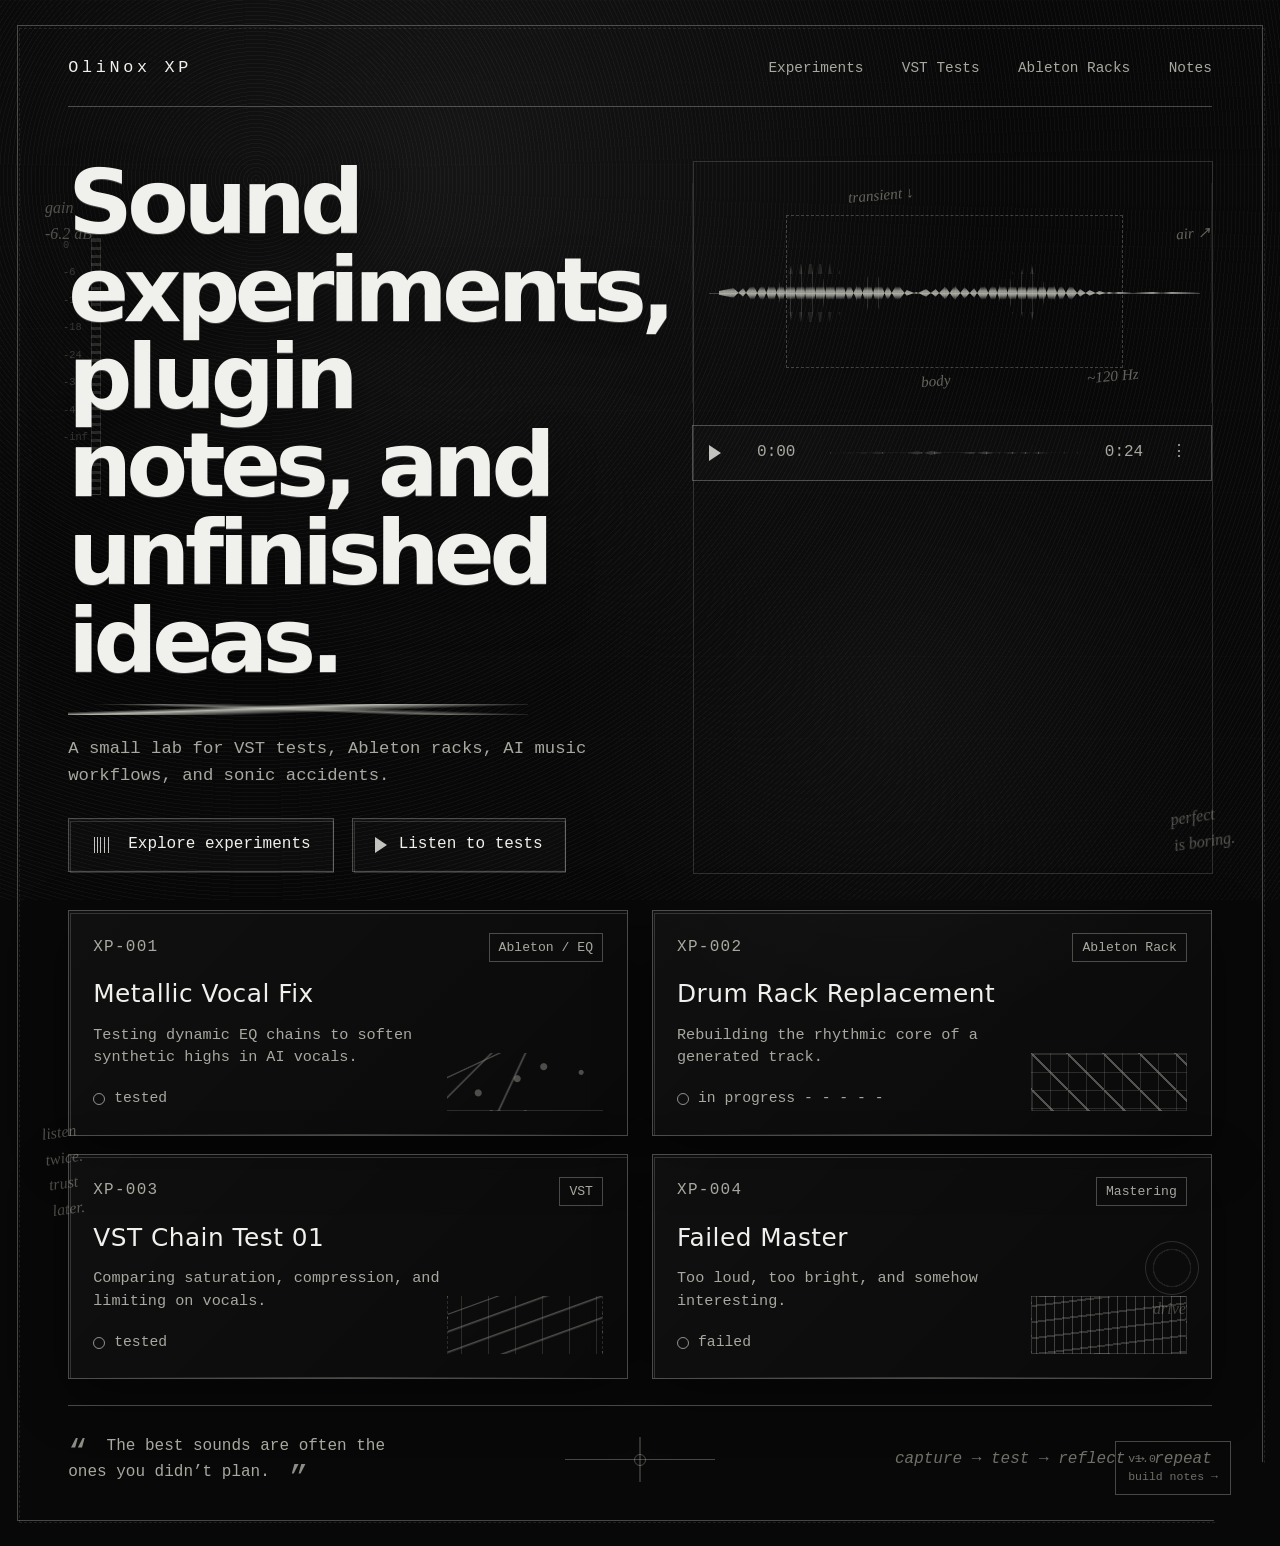
==== xp/index.html @ b5e2194e "Create xp/index.html" ====
<!DOCTYPE html>
<html lang="en">
<head>
  <meta charset="UTF-8" />
  <meta name="viewport" content="width=device-width, initial-scale=1.0" />
  <title>OliNox XP</title>
  <style>
    :root {
      --bg: #080808;
      --bg-soft: #0e0e0e;
      --panel: rgba(255, 255, 255, 0.025);
      --text: #f0f0ec;
      --muted: #a8a8a0;
      --faint: #6f6f68;
      --line: rgba(238, 238, 228, 0.58);
      --line-soft: rgba(238, 238, 228, 0.28);
      --shadow: rgba(0, 0, 0, 0.45);
      --max: 1180px;
    }

    * {
      box-sizing: border-box;
    }

    html {
      scroll-behavior: smooth;
    }

    body {
      margin: 0;
      min-height: 100vh;
      background:
        radial-gradient(circle at 35% 10%, rgba(255, 255, 255, 0.055), transparent 34%),
        radial-gradient(circle at 70% 45%, rgba(255, 255, 255, 0.035), transparent 28%),
        var(--bg);
      color: var(--text);
      font-family: Inter, ui-sans-serif, system-ui, -apple-system, BlinkMacSystemFont, "Segoe UI", sans-serif;
      line-height: 1.6;
      overflow-x: hidden;
    }

    body::before {
      content: "";
      position: fixed;
      inset: 0;
      pointer-events: none;
      background-image:
        linear-gradient(rgba(255,255,255,0.035) 1px, transparent 1px),
        linear-gradient(90deg, rgba(255,255,255,0.018) 1px, transparent 1px);
      background-size: 82px 82px, 82px 82px;
      opacity: 0.12;
      mix-blend-mode: screen;
    }

    body::after {
      content: "";
      position: fixed;
      inset: 0;
      pointer-events: none;
      opacity: 0.16;
      background-image:
        repeating-radial-gradient(circle at 20% 20%, rgba(255,255,255,0.22) 0, rgba(255,255,255,0.22) 0.8px, transparent 1.2px, transparent 4px),
        repeating-linear-gradient(7deg, rgba(255,255,255,0.035) 0, rgba(255,255,255,0.035) 1px, transparent 1px, transparent 6px);
      filter: contrast(130%);
    }

    a {
      color: inherit;
      text-decoration: none;
    }

    .page-frame {
      position: relative;
      width: min(calc(100% - 32px), 1380px);
      margin: 24px auto;
      padding: 28px clamp(18px, 4vw, 56px) 36px;
      border: 1px solid transparent;
      min-height: calc(100vh - 48px);
    }

    .page-frame::before,
    .page-frame::after {
      content: "";
      position: absolute;
      pointer-events: none;
      inset: 0;
      border: 1px solid var(--line-soft);
      clip-path: polygon(0 0, 100% 0, 100% 96%, 96% 100%, 0 100%);
    }

    .page-frame::after {
      inset: 3px -2px -2px 2px;
      opacity: 0.35;
      border-style: dashed;
    }

    .site-header {
      width: min(100%, var(--max));
      margin: 0 auto;
      display: flex;
      justify-content: space-between;
      align-items: center;
      padding: 2px 0 24px;
      border-bottom: 1px solid var(--line-soft);
      position: relative;
      z-index: 1;
    }

    .logo {
      font-family: "Courier New", ui-monospace, SFMono-Regular, Menlo, monospace;
      letter-spacing: 0.22em;
      font-size: 1.05rem;
      color: var(--text);
    }

    .nav {
      display: flex;
      gap: clamp(18px, 3vw, 42px);
      color: var(--muted);
      font-family: "Courier New", ui-monospace, monospace;
      font-size: 0.9rem;
    }

    .nav a {
      position: relative;
    }

    .nav a::after {
      content: "";
      position: absolute;
      left: 0;
      right: 0;
      bottom: -8px;
      height: 1px;
      background: var(--line);
      transform: scaleX(0);
      transform-origin: left;
      transition: transform 180ms ease;
    }

    .nav a:hover::after {
      transform: scaleX(1);
    }

    .layout {
      width: min(100%, var(--max));
      margin: 52px auto 0;
      display: grid;
      grid-template-columns: minmax(0, 1fr) minmax(360px, 0.95fr);
      gap: clamp(34px, 6vw, 78px);
      position: relative;
      z-index: 1;
    }

    .hero h1 {
      margin: 0;
      font-size: clamp(3rem, 7vw, 5.95rem);
      line-height: 0.98;
      letter-spacing: -0.06em;
      max-width: 700px;
      text-wrap: balance;
      text-shadow: 0 1px 0 rgba(255,255,255,0.24), 0 20px 40px rgba(0,0,0,0.5);
    }

    .sketch-underline {
      width: min(520px, 84%);
      height: 11px;
      margin: 18px 0 20px;
      background:
        linear-gradient(178deg, transparent 30%, rgba(238,238,228,0.75) 42%, transparent 64%),
        linear-gradient(182deg, transparent 36%, rgba(238,238,228,0.43) 49%, transparent 58%);
      filter: blur(0.15px);
    }

    .hero p {
      margin: 0;
      max-width: 560px;
      color: var(--muted);
      font-family: "Courier New", ui-monospace, monospace;
      font-size: clamp(1rem, 1.35vw, 1.2rem);
    }

    .actions {
      margin-top: 28px;
      display: flex;
      gap: 18px;
      flex-wrap: wrap;
    }

    .btn {
      display: inline-flex;
      align-items: center;
      gap: 12px;
      min-height: 54px;
      padding: 0 22px;
      color: var(--text);
      border: 1px solid var(--line-soft);
      font-family: "Courier New", ui-monospace, monospace;
      background: rgba(255,255,255,0.018);
      box-shadow: inset 0 0 0 1px rgba(255,255,255,0.04);
      position: relative;
      transition: background 180ms ease, transform 180ms ease;
    }

    .btn:hover {
      background: rgba(255,255,255,0.06);
      transform: translateY(-1px);
    }

    .icon-wave {
      width: 25px;
      height: 16px;
      background:
        linear-gradient(90deg, transparent 0 12%, var(--text) 12% 16%, transparent 16% 24%, var(--text) 24% 28%, transparent 28% 38%, var(--text) 38% 42%, transparent 42% 54%, var(--text) 54% 58%, transparent 58% 70%, var(--text) 70% 74%, transparent 74% 100%);
      opacity: 0.8;
    }

    .icon-play {
      width: 0;
      height: 0;
      border-top: 8px solid transparent;
      border-bottom: 8px solid transparent;
      border-left: 12px solid var(--text);
      opacity: 0.8;
    }

    .hero-visual {
      position: relative;
      min-height: 310px;
      padding-top: 24px;
    }

    .wave-panel {
      position: relative;
      height: 220px;
      border-left: 1px solid rgba(238,238,228,0.08);
      border-right: 1px solid rgba(238,238,228,0.08);
    }

    .wave {
      position: absolute;
      left: 5%;
      right: 2%;
      top: 50%;
      height: 96px;
      transform: translateY(-50%);
      opacity: 0.74;
      background:
        repeating-linear-gradient(90deg,
          transparent 0 5px,
          rgba(238,238,228,0.2) 5px 6px,
          transparent 6px 11px),
        linear-gradient(180deg,
          transparent 0 20%,
          rgba(238,238,228,0.14) 20% 30%,
          transparent 30% 43%,
          rgba(238,238,228,0.84) 48% 52%,
          transparent 57% 70%,
          rgba(238,238,228,0.12) 70% 80%,
          transparent 80% 100%);
      clip-path: polygon(
        0 48%, 3% 45%, 5% 54%, 7% 40%, 9% 61%, 11% 34%, 13% 66%,
        15% 21%, 17% 82%, 19% 10%, 21% 88%, 23% 18%, 25% 74%,
        27% 38%, 29% 63%, 31% 31%, 33% 68%, 35% 42%, 37% 60%,
        39% 47%, 41% 51%, 43% 46%, 45% 54%, 47% 43%, 49% 58%,
        51% 44%, 53% 55%, 55% 39%, 57% 63%, 59% 30%, 61% 73%,
        63% 24%, 65% 79%, 67% 32%, 69% 66%, 71% 40%, 73% 59%,
        75% 46%, 77% 53%, 79% 48%, 81% 51%, 83% 49%, 86% 50%,
        90% 49%, 94% 51%, 100% 50%, 100% 50%, 94% 49%, 90% 51%,
        86% 50%, 83% 51%, 81% 49%, 79% 52%, 77% 47%, 75% 54%,
        73% 41%, 71% 60%, 69% 34%, 67% 68%, 65% 21%, 63% 76%,
        61% 27%, 59% 70%, 57% 37%, 55% 61%, 53% 45%, 51% 56%,
        49% 42%, 47% 57%, 45% 46%, 43% 54%, 41% 49%, 39% 53%,
        37% 40%, 35% 58%, 33% 32%, 31% 69%, 29% 37%, 27% 62%,
        25% 26%, 23% 82%, 21% 12%, 19% 90%, 17% 18%, 15% 79%,
        13% 33%, 11% 65%, 9% 39%, 7% 60%, 5% 45%, 3% 55%, 0 52%
      );
    }

    .wave-axis {
      position: absolute;
      left: 3%;
      right: 2%;
      top: 50%;
      height: 1px;
      background: var(--line-soft);
      opacity: 0.8;
    }

    .guide {
      position: absolute;
      inset: 32px 17% 35px 18%;
      border: 1px dashed rgba(238,238,228,0.24);
    }

    .scribble {
      position: absolute;
      color: var(--faint);
      font-family: "Comic Sans MS", "Bradley Hand", cursive;
      font-style: italic;
      font-size: 0.95rem;
      transform: rotate(-5deg);
      opacity: 0.9;
    }

    .scribble.transient { top: 0; left: 30%; }
    .scribble.air { top: 38px; right: 0; }
    .scribble.body { bottom: 10px; left: 44%; }
    .scribble.hz { bottom: 15px; right: 14%; }

    .audio-strip {
      margin-top: 22px;
      min-height: 56px;
      border: 1px solid var(--line-soft);
      display: grid;
      grid-template-columns: 36px 54px 1fr 54px 24px;
      align-items: center;
      gap: 12px;
      padding: 0 16px;
      font-family: "Courier New", ui-monospace, monospace;
      color: var(--muted);
      background: rgba(255,255,255,0.016);
    }

    .tiny-wave {
      height: 16px;
      opacity: 0.55;
      background:
        linear-gradient(90deg, transparent, rgba(238,238,228,0.4), transparent),
        repeating-linear-gradient(90deg, transparent 0 7px, rgba(238,238,228,0.45) 7px 8px, transparent 8px 13px);
      clip-path: polygon(0 50%, 5% 44%, 10% 55%, 15% 43%, 20% 59%, 25% 47%, 30% 52%, 35% 40%, 40% 62%, 45% 49%, 50% 51%, 55% 44%, 60% 58%, 65% 48%, 70% 55%, 75% 45%, 80% 57%, 85% 49%, 90% 52%, 95% 48%, 100% 50%, 100% 51%, 95% 52%, 90% 48%, 85% 51%, 80% 43%, 75% 55%, 70% 45%, 65% 52%, 60% 42%, 55% 56%, 50% 49%, 45% 51%, 40% 38%, 35% 60%, 30% 48%, 25% 53%, 20% 41%, 15% 57%, 10% 45%, 5% 56%, 0 50%);
    }

    .experiments {
      width: min(100%, var(--max));
      margin: 38px auto 0;
      display: grid;
      grid-template-columns: repeat(2, minmax(0, 1fr));
      gap: 18px 24px;
      position: relative;
      z-index: 1;
    }

    .card {
      min-height: 190px;
      position: relative;
      padding: 22px 24px;
      border: 1px solid var(--line-soft);
      background: linear-gradient(135deg, rgba(255,255,255,0.035), rgba(255,255,255,0.01));
      box-shadow: 0 18px 50px var(--shadow);
      overflow: hidden;
    }

    .card::before,
    .btn::before,
    .audio-strip::before {
      content: "";
      position: absolute;
      inset: 2px -1px -2px 1px;
      border: 1px solid rgba(238,238,228,0.16);
      pointer-events: none;
    }

    .card::after {
      content: "";
      position: absolute;
      left: 24px;
      right: 24px;
      bottom: 0;
      height: 1px;
      background: linear-gradient(90deg, transparent, rgba(238,238,228,0.22), transparent);
    }

    .card-top {
      display: flex;
      justify-content: space-between;
      gap: 12px;
      align-items: center;
      margin-bottom: 12px;
    }

    .xp-id,
    .tag,
    .status,
    .footer-line,
    .version-box {
      font-family: "Courier New", ui-monospace, monospace;
    }

    .xp-id {
      color: var(--muted);
      letter-spacing: 0.08em;
    }

    .tag {
      color: var(--muted);
      border: 1px solid var(--line-soft);
      padding: 3px 9px;
      font-size: 0.82rem;
    }

    .card h2 {
      margin: 0 0 10px;
      font-weight: 500;
      letter-spacing: 0.02em;
      font-size: clamp(1.25rem, 2vw, 1.55rem);
    }

    .card p {
      margin: 0;
      max-width: 390px;
      color: var(--muted);
      font-family: "Courier New", ui-monospace, monospace;
      font-size: 0.95rem;
      line-height: 1.5;
    }

    .status {
      margin-top: 18px;
      display: inline-flex;
      align-items: center;
      gap: 9px;
      color: var(--muted);
      font-size: 0.92rem;
    }

    .status::before {
      content: "";
      width: 10px;
      height: 10px;
      border: 1px solid var(--line);
      border-radius: 50%;
    }

    .card-sketch {
      position: absolute;
      right: 24px;
      bottom: 24px;
      width: 156px;
      height: 58px;
      opacity: 0.5;
    }

    .eq-sketch {
      background:
        radial-gradient(circle at 20% 70%, var(--line) 0 3px, transparent 4px),
        radial-gradient(circle at 45% 45%, var(--line) 0 3px, transparent 4px),
        radial-gradient(circle at 62% 24%, var(--line) 0 3px, transparent 4px),
        radial-gradient(circle at 86% 34%, var(--line) 0 2px, transparent 3px),
        linear-gradient(155deg, transparent 7%, transparent 18%, var(--line) 19%, transparent 20%),
        linear-gradient(135deg, transparent 20%, var(--line) 21%, transparent 22%),
        linear-gradient(115deg, transparent 42%, var(--line) 43%, transparent 44%);
      border-bottom: 1px solid var(--line-soft);
    }

    .grid-sketch {
      background-image:
        linear-gradient(var(--line-soft) 1px, transparent 1px),
        linear-gradient(90deg, var(--line-soft) 1px, transparent 1px),
        linear-gradient(45deg, transparent 0 48%, rgba(238,238,228,0.62) 48% 52%, transparent 52% 100%);
      background-size: 18px 18px, 18px 18px, 36px 36px;
      border: 1px solid var(--line-soft);
    }

    .chain-sketch,
    .master-sketch {
      background:
        repeating-linear-gradient(90deg, transparent 0 13px, var(--line-soft) 13px 14px, transparent 14px 27px),
        linear-gradient(160deg, transparent 0 15%, var(--line) 16%, transparent 17% 30%, var(--line) 31%, transparent 33% 48%, var(--line) 49%, transparent 51% 67%, var(--line) 68%, transparent 70% 100%);
      border-left: 1px dashed var(--line-soft);
      border-right: 1px dashed var(--line-soft);
    }

    .master-sketch {
      opacity: 0.65;
      background:
        repeating-linear-gradient(90deg, transparent 0 4px, rgba(238,238,228,0.35) 4px 5px, transparent 5px 9px),
        repeating-linear-gradient(173deg, transparent 0 8px, rgba(238,238,228,0.28) 8px 10px, transparent 10px 16px);
      border: 1px solid var(--line-soft);
    }

    .margin-note {
      position: absolute;
      color: var(--faint);
      font-family: "Comic Sans MS", "Bradley Hand", cursive;
      font-style: italic;
      z-index: 1;
      opacity: 0.75;
      display: none;
    }

    .note-left {
      left: 28px;
      top: 170px;
    }

    .note-lower-left {
      left: 30px;
      bottom: 300px;
      transform: rotate(-8deg);
    }

    .note-right {
      right: 30px;
      top: 52%;
      transform: rotate(-8deg);
    }

    .level-meter {
      position: absolute;
      left: 46px;
      top: 205px;
      width: 38px;
      height: 278px;
      z-index: 1;
      opacity: 0.5;
      display: none;
    }

    .level-meter::before {
      content: "0\A-6\A-12\A-18\A-24\A-36\A-48\A-inf";
      white-space: pre;
      color: var(--faint);
      font-family: "Courier New", ui-monospace, monospace;
      font-size: 0.65rem;
      line-height: 2.35;
    }

    .level-meter::after {
      content: "";
      position: absolute;
      top: 8px;
      right: 0;
      width: 8px;
      height: 255px;
      border: 1px solid var(--line-soft);
      background: repeating-linear-gradient(180deg, rgba(238,238,228,0.32) 0 3px, transparent 3px 8px);
    }

    .footer {
      width: min(100%, var(--max));
      margin: 26px auto 0;
      padding-top: 28px;
      border-top: 1px solid var(--line-soft);
      display: grid;
      grid-template-columns: 1fr auto 1fr;
      gap: 24px;
      align-items: center;
      color: var(--muted);
      position: relative;
      z-index: 1;
    }

    .quote {
      font-family: "Courier New", ui-monospace, monospace;
      max-width: 360px;
    }

    .quote::before,
    .quote::after {
      color: var(--line);
      font-size: 2rem;
      line-height: 0;
      vertical-align: -0.35em;
    }

    .quote::before { content: "“ "; }
    .quote::after { content: " ”"; }

    .crosshair {
      width: 150px;
      height: 45px;
      background:
        linear-gradient(90deg, transparent 0, transparent 49%, var(--line-soft) 50%, transparent 51%, transparent 100%),
        linear-gradient(180deg, transparent 0, transparent 49%, var(--line-soft) 50%, transparent 51%, transparent 100%);
      position: relative;
    }

    .crosshair::after {
      content: "";
      position: absolute;
      left: 50%;
      top: 50%;
      width: 10px;
      height: 10px;
      border: 1px solid var(--line-soft);
      border-radius: 50%;
      transform: translate(-50%, -50%);
    }

    .footer-line {
      justify-self: end;
      font-style: italic;
      color: var(--faint);
    }

    .knob {
      position: absolute;
      right: 48px;
      bottom: 210px;
      width: 86px;
      height: 86px;
      opacity: 0.55;
      display: none;
    }

    .knob::before {
      content: "";
      position: absolute;
      inset: 16px;
      border: 1px solid var(--line-soft);
      border-radius: 50%;
      background: radial-gradient(circle, transparent 0 48%, rgba(238,238,228,0.18) 49% 52%, transparent 53%);
    }

    .knob::after {
      content: "drive";
      position: absolute;
      left: 24px;
      bottom: -10px;
      color: var(--faint);
      font-family: "Comic Sans MS", "Bradley Hand", cursive;
      font-style: italic;
    }

    .version-box {
      position: absolute;
      right: 32px;
      bottom: 26px;
      border: 1px solid var(--line-soft);
      color: var(--faint);
      padding: 8px 12px;
      font-size: 0.72rem;
      display: none;
    }

    @media (min-width: 1260px) {
      .margin-note,
      .level-meter,
      .knob,
      .version-box {
        display: block;
      }
    }

    @media (max-width: 900px) {
      .site-header {
        align-items: flex-start;
        gap: 18px;
        flex-direction: column;
      }

      .nav {
        flex-wrap: wrap;
        gap: 14px 24px;
      }

      .layout {
        grid-template-columns: 1fr;
        margin-top: 42px;
      }

      .hero-visual {
        min-height: 260px;
      }

      .experiments {
        grid-template-columns: 1fr;
      }

      .footer {
        grid-template-columns: 1fr;
      }

      .crosshair {
        display: none;
      }

      .footer-line {
        justify-self: start;
      }
    }

    @media (max-width: 540px) {
      .page-frame {
        width: min(calc(100% - 16px), 1380px);
        margin: 8px auto;
        padding: 22px 14px 28px;
      }

      .hero h1 {
        font-size: clamp(2.7rem, 17vw, 4rem);
      }

      .actions {
        flex-direction: column;
      }

      .btn {
        justify-content: center;
      }

      .audio-strip {
        grid-template-columns: 28px 42px 1fr 42px;
      }

      .audio-strip span:last-child {
        display: none;
      }

      .card {
        padding: 20px;
      }

      .card-sketch {
        position: relative;
        right: auto;
        bottom: auto;
        margin-top: 18px;
        width: 100%;
      }
    }
  </style>
</head>
<body>
  <div class="page-frame">
    <div class="margin-note note-left">gain<br>-6.2 dB</div>
    <div class="level-meter"></div>
    <div class="margin-note note-lower-left">listen<br>twice.<br>trust<br>later.</div>
    <div class="margin-note note-right">perfect<br>is boring.</div>
    <div class="knob"></div>
    <div class="version-box">v1.0<br>build notes →</div>

    <header class="site-header">
      <a class="logo" href="#">OliNox XP</a>
      <nav class="nav" aria-label="Main navigation">
        <a href="#experiments">Experiments</a>
        <a href="#vst">VST Tests</a>
        <a href="#racks">Ableton Racks</a>
        <a href="#notes">Notes</a>
      </nav>
    </header>

    <main>
      <section class="layout" aria-labelledby="hero-title">
        <div class="hero">
          <h1 id="hero-title">Sound experiments, plugin notes, and unfinished ideas.</h1>
          <div class="sketch-underline" aria-hidden="true"></div>
          <p>A small lab for VST tests, Ableton racks, AI music workflows, and sonic accidents.</p>
          <div class="actions">
            <a class="btn" href="#experiments"><span class="icon-wave" aria-hidden="true"></span>Explore experiments</a>
            <a class="btn" href="#listen"><span class="icon-play" aria-hidden="true"></span>Listen to tests</a>
          </div>
        </div>

        <div class="hero-visual" id="listen" aria-label="Audio experiment preview">
          <div class="wave-panel">
            <div class="guide" aria-hidden="true"></div>
            <div class="wave-axis" aria-hidden="true"></div>
            <div class="wave" aria-hidden="true"></div>
            <div class="scribble transient">transient ↓</div>
            <div class="scribble air">air ↗</div>
            <div class="scribble body">body</div>
            <div class="scribble hz">~120 Hz</div>
          </div>

          <div class="audio-strip">
            <span class="icon-play" aria-hidden="true"></span>
            <span>0:00</span>
            <span class="tiny-wave" aria-hidden="true"></span>
            <span>0:24</span>
            <span>⋮</span>
          </div>
        </div>
      </section>

      <section class="experiments" id="experiments" aria-label="Experiment cards">
        <article class="card">
          <div class="card-top">
            <span class="xp-id">XP-001</span>
            <span class="tag">Ableton / EQ</span>
          </div>
          <h2>Metallic Vocal Fix</h2>
          <p>Testing dynamic EQ chains to soften synthetic highs in AI vocals.</p>
          <span class="status">tested</span>
          <div class="card-sketch eq-sketch" aria-hidden="true"></div>
        </article>

        <article class="card" id="racks">
          <div class="card-top">
            <span class="xp-id">XP-002</span>
            <span class="tag">Ableton Rack</span>
          </div>
          <h2>Drum Rack Replacement</h2>
          <p>Rebuilding the rhythmic core of a generated track.</p>
          <span class="status">in progress - - - - -</span>
          <div class="card-sketch grid-sketch" aria-hidden="true"></div>
        </article>

        <article class="card" id="vst">
          <div class="card-top">
            <span class="xp-id">XP-003</span>
            <span class="tag">VST</span>
          </div>
          <h2>VST Chain Test 01</h2>
          <p>Comparing saturation, compression, and limiting on vocals.</p>
          <span class="status">tested</span>
          <div class="card-sketch chain-sketch" aria-hidden="true"></div>
        </article>

        <article class="card">
          <div class="card-top">
            <span class="xp-id">XP-004</span>
            <span class="tag">Mastering</span>
          </div>
          <h2>Failed Master</h2>
          <p>Too loud, too bright, and somehow interesting.</p>
          <span class="status">failed</span>
          <div class="card-sketch master-sketch" aria-hidden="true"></div>
        </article>
      </section>
    </main>

    <footer class="footer" id="notes">
      <div class="quote">The best sounds are often the ones you didn’t plan.</div>
      <div class="crosshair" aria-hidden="true"></div>
      <div class="footer-line">capture → test → reflect → repeat</div>
    </footer>
  </div>
</body>
</html>
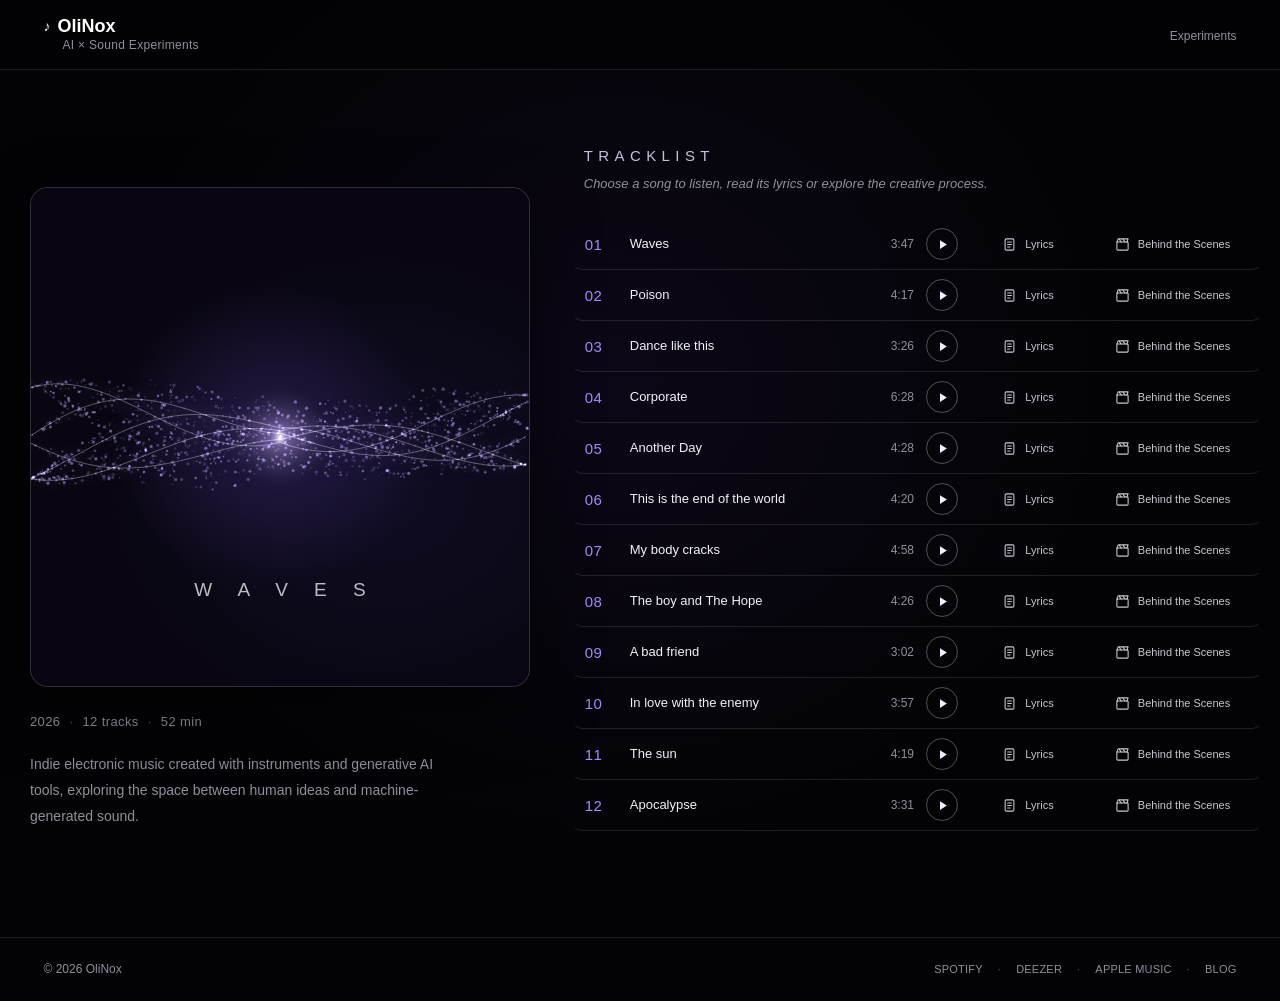
==== commit 8dbf0945: "Add files via upload" ====
--- a/xp/index.html
+++ b/xp/index.html
@@ -1,830 +1,108 @@
 <!DOCTYPE html>
 <html lang="en">
 <head>
-  <meta charset="UTF-8" />
-  <meta name="viewport" content="width=device-width, initial-scale=1.0" />
-  <title>OliNox XP</title>
-  <style>
-    :root {
-      --bg: #080808;
-      --bg-soft: #0e0e0e;
-      --panel: rgba(255, 255, 255, 0.025);
-      --text: #f0f0ec;
-      --muted: #a8a8a0;
-      --faint: #6f6f68;
-      --line: rgba(238, 238, 228, 0.58);
-      --line-soft: rgba(238, 238, 228, 0.28);
-      --shadow: rgba(0, 0, 0, 0.45);
-      --max: 1180px;
+  <meta charset="UTF-8">
+  <meta name="viewport" content="width=device-width, initial-scale=1">
+  <meta name="theme-color" content="#030305">
+  <title>OliNox — WAVES | AI × Sound Experiments</title>
+  <meta name="description" content="WAVES by OliNox: listen to 12 electronic tracks, explore the lyrics and discover the creative process behind each song.">
+  <meta name="author" content="OliNox">
+  <meta name="robots" content="index, follow">
+  <link rel="canonical" href="https://olinox.ai/">
+  <meta property="og:type" content="music.album">
+  <meta property="og:title" content="OliNox — WAVES">
+  <meta property="og:description" content="Electronic music, instruments and generative AI. Listen, read the lyrics and discover the process.">
+  <meta property="og:image" content="https://olinox.ai/webalbum.jpg">
+  <meta property="og:url" content="https://olinox.ai/">
+  <meta name="twitter:card" content="summary_large_image">
+  <link rel="icon" type="image/png" href="favicon.png">
+  <link rel="stylesheet" href="styles.css">
+  <script type="application/ld+json">
+    {
+      "@context": "https://schema.org",
+      "@type": "MusicAlbum",
+      "name": "WAVES",
+      "url": "https://olinox.ai/",
+      "image": "https://olinox.ai/webalbum.jpg",
+      "byArtist": {"@type": "MusicGroup", "name": "OliNox"},
+      "genre": ["Electronic", "Experimental"],
+      "numTracks": 12
     }
-
-    * {
-      box-sizing: border-box;
-    }
-
-    html {
-      scroll-behavior: smooth;
-    }
-
-    body {
-      margin: 0;
-      min-height: 100vh;
-      background:
-        radial-gradient(circle at 35% 10%, rgba(255, 255, 255, 0.055), transparent 34%),
-        radial-gradient(circle at 70% 45%, rgba(255, 255, 255, 0.035), transparent 28%),
-        var(--bg);
-      color: var(--text);
-      font-family: Inter, ui-sans-serif, system-ui, -apple-system, BlinkMacSystemFont, "Segoe UI", sans-serif;
-      line-height: 1.6;
-      overflow-x: hidden;
-    }
-
-    body::before {
-      content: "";
-      position: fixed;
-      inset: 0;
-      pointer-events: none;
-      background-image:
-        linear-gradient(rgba(255,255,255,0.035) 1px, transparent 1px),
-        linear-gradient(90deg, rgba(255,255,255,0.018) 1px, transparent 1px);
-      background-size: 82px 82px, 82px 82px;
-      opacity: 0.12;
-      mix-blend-mode: screen;
-    }
-
-    body::after {
-      content: "";
-      position: fixed;
-      inset: 0;
-      pointer-events: none;
-      opacity: 0.16;
-      background-image:
-        repeating-radial-gradient(circle at 20% 20%, rgba(255,255,255,0.22) 0, rgba(255,255,255,0.22) 0.8px, transparent 1.2px, transparent 4px),
-        repeating-linear-gradient(7deg, rgba(255,255,255,0.035) 0, rgba(255,255,255,0.035) 1px, transparent 1px, transparent 6px);
-      filter: contrast(130%);
-    }
-
-    a {
-      color: inherit;
-      text-decoration: none;
-    }
-
-    .page-frame {
-      position: relative;
-      width: min(calc(100% - 32px), 1380px);
-      margin: 24px auto;
-      padding: 28px clamp(18px, 4vw, 56px) 36px;
-      border: 1px solid transparent;
-      min-height: calc(100vh - 48px);
-    }
-
-    .page-frame::before,
-    .page-frame::after {
-      content: "";
-      position: absolute;
-      pointer-events: none;
-      inset: 0;
-      border: 1px solid var(--line-soft);
-      clip-path: polygon(0 0, 100% 0, 100% 96%, 96% 100%, 0 100%);
-    }
-
-    .page-frame::after {
-      inset: 3px -2px -2px 2px;
-      opacity: 0.35;
-      border-style: dashed;
-    }
-
-    .site-header {
-      width: min(100%, var(--max));
-      margin: 0 auto;
-      display: flex;
-      justify-content: space-between;
-      align-items: center;
-      padding: 2px 0 24px;
-      border-bottom: 1px solid var(--line-soft);
-      position: relative;
-      z-index: 1;
-    }
-
-    .logo {
-      font-family: "Courier New", ui-monospace, SFMono-Regular, Menlo, monospace;
-      letter-spacing: 0.22em;
-      font-size: 1.05rem;
-      color: var(--text);
-    }
-
-    .nav {
-      display: flex;
-      gap: clamp(18px, 3vw, 42px);
-      color: var(--muted);
-      font-family: "Courier New", ui-monospace, monospace;
-      font-size: 0.9rem;
-    }
-
-    .nav a {
-      position: relative;
-    }
-
-    .nav a::after {
-      content: "";
-      position: absolute;
-      left: 0;
-      right: 0;
-      bottom: -8px;
-      height: 1px;
-      background: var(--line);
-      transform: scaleX(0);
-      transform-origin: left;
-      transition: transform 180ms ease;
-    }
-
-    .nav a:hover::after {
-      transform: scaleX(1);
-    }
-
-    .layout {
-      width: min(100%, var(--max));
-      margin: 52px auto 0;
-      display: grid;
-      grid-template-columns: minmax(0, 1fr) minmax(360px, 0.95fr);
-      gap: clamp(34px, 6vw, 78px);
-      position: relative;
-      z-index: 1;
-    }
-
-    .hero h1 {
-      margin: 0;
-      font-size: clamp(3rem, 7vw, 5.95rem);
-      line-height: 0.98;
-      letter-spacing: -0.06em;
-      max-width: 700px;
-      text-wrap: balance;
-      text-shadow: 0 1px 0 rgba(255,255,255,0.24), 0 20px 40px rgba(0,0,0,0.5);
-    }
-
-    .sketch-underline {
-      width: min(520px, 84%);
-      height: 11px;
-      margin: 18px 0 20px;
-      background:
-        linear-gradient(178deg, transparent 30%, rgba(238,238,228,0.75) 42%, transparent 64%),
-        linear-gradient(182deg, transparent 36%, rgba(238,238,228,0.43) 49%, transparent 58%);
-      filter: blur(0.15px);
-    }
-
-    .hero p {
-      margin: 0;
-      max-width: 560px;
-      color: var(--muted);
-      font-family: "Courier New", ui-monospace, monospace;
-      font-size: clamp(1rem, 1.35vw, 1.2rem);
-    }
-
-    .actions {
-      margin-top: 28px;
-      display: flex;
-      gap: 18px;
-      flex-wrap: wrap;
-    }
-
-    .btn {
-      display: inline-flex;
-      align-items: center;
-      gap: 12px;
-      min-height: 54px;
-      padding: 0 22px;
-      color: var(--text);
-      border: 1px solid var(--line-soft);
-      font-family: "Courier New", ui-monospace, monospace;
-      background: rgba(255,255,255,0.018);
-      box-shadow: inset 0 0 0 1px rgba(255,255,255,0.04);
-      position: relative;
-      transition: background 180ms ease, transform 180ms ease;
-    }
-
-    .btn:hover {
-      background: rgba(255,255,255,0.06);
-      transform: translateY(-1px);
-    }
-
-    .icon-wave {
-      width: 25px;
-      height: 16px;
-      background:
-        linear-gradient(90deg, transparent 0 12%, var(--text) 12% 16%, transparent 16% 24%, var(--text) 24% 28%, transparent 28% 38%, var(--text) 38% 42%, transparent 42% 54%, var(--text) 54% 58%, transparent 58% 70%, var(--text) 70% 74%, transparent 74% 100%);
-      opacity: 0.8;
-    }
-
-    .icon-play {
-      width: 0;
-      height: 0;
-      border-top: 8px solid transparent;
-      border-bottom: 8px solid transparent;
-      border-left: 12px solid var(--text);
-      opacity: 0.8;
-    }
-
-    .hero-visual {
-      position: relative;
-      min-height: 310px;
-      padding-top: 24px;
-    }
-
-    .wave-panel {
-      position: relative;
-      height: 220px;
-      border-left: 1px solid rgba(238,238,228,0.08);
-      border-right: 1px solid rgba(238,238,228,0.08);
-    }
-
-    .wave {
-      position: absolute;
-      left: 5%;
-      right: 2%;
-      top: 50%;
-      height: 96px;
-      transform: translateY(-50%);
-      opacity: 0.74;
-      background:
-        repeating-linear-gradient(90deg,
-          transparent 0 5px,
-          rgba(238,238,228,0.2) 5px 6px,
-          transparent 6px 11px),
-        linear-gradient(180deg,
-          transparent 0 20%,
-          rgba(238,238,228,0.14) 20% 30%,
-          transparent 30% 43%,
-          rgba(238,238,228,0.84) 48% 52%,
-          transparent 57% 70%,
-          rgba(238,238,228,0.12) 70% 80%,
-          transparent 80% 100%);
-      clip-path: polygon(
-        0 48%, 3% 45%, 5% 54%, 7% 40%, 9% 61%, 11% 34%, 13% 66%,
-        15% 21%, 17% 82%, 19% 10%, 21% 88%, 23% 18%, 25% 74%,
-        27% 38%, 29% 63%, 31% 31%, 33% 68%, 35% 42%, 37% 60%,
-        39% 47%, 41% 51%, 43% 46%, 45% 54%, 47% 43%, 49% 58%,
-        51% 44%, 53% 55%, 55% 39%, 57% 63%, 59% 30%, 61% 73%,
-        63% 24%, 65% 79%, 67% 32%, 69% 66%, 71% 40%, 73% 59%,
-        75% 46%, 77% 53%, 79% 48%, 81% 51%, 83% 49%, 86% 50%,
-        90% 49%, 94% 51%, 100% 50%, 100% 50%, 94% 49%, 90% 51%,
-        86% 50%, 83% 51%, 81% 49%, 79% 52%, 77% 47%, 75% 54%,
-        73% 41%, 71% 60%, 69% 34%, 67% 68%, 65% 21%, 63% 76%,
-        61% 27%, 59% 70%, 57% 37%, 55% 61%, 53% 45%, 51% 56%,
-        49% 42%, 47% 57%, 45% 46%, 43% 54%, 41% 49%, 39% 53%,
-        37% 40%, 35% 58%, 33% 32%, 31% 69%, 29% 37%, 27% 62%,
-        25% 26%, 23% 82%, 21% 12%, 19% 90%, 17% 18%, 15% 79%,
-        13% 33%, 11% 65%, 9% 39%, 7% 60%, 5% 45%, 3% 55%, 0 52%
-      );
-    }
-
-    .wave-axis {
-      position: absolute;
-      left: 3%;
-      right: 2%;
-      top: 50%;
-      height: 1px;
-      background: var(--line-soft);
-      opacity: 0.8;
-    }
-
-    .guide {
-      position: absolute;
-      inset: 32px 17% 35px 18%;
-      border: 1px dashed rgba(238,238,228,0.24);
-    }
-
-    .scribble {
-      position: absolute;
-      color: var(--faint);
-      font-family: "Comic Sans MS", "Bradley Hand", cursive;
-      font-style: italic;
-      font-size: 0.95rem;
-      transform: rotate(-5deg);
-      opacity: 0.9;
-    }
-
-    .scribble.transient { top: 0; left: 30%; }
-    .scribble.air { top: 38px; right: 0; }
-    .scribble.body { bottom: 10px; left: 44%; }
-    .scribble.hz { bottom: 15px; right: 14%; }
-
-    .audio-strip {
-      margin-top: 22px;
-      min-height: 56px;
-      border: 1px solid var(--line-soft);
-      display: grid;
-      grid-template-columns: 36px 54px 1fr 54px 24px;
-      align-items: center;
-      gap: 12px;
-      padding: 0 16px;
-      font-family: "Courier New", ui-monospace, monospace;
-      color: var(--muted);
-      background: rgba(255,255,255,0.016);
-    }
-
-    .tiny-wave {
-      height: 16px;
-      opacity: 0.55;
-      background:
-        linear-gradient(90deg, transparent, rgba(238,238,228,0.4), transparent),
-        repeating-linear-gradient(90deg, transparent 0 7px, rgba(238,238,228,0.45) 7px 8px, transparent 8px 13px);
-      clip-path: polygon(0 50%, 5% 44%, 10% 55%, 15% 43%, 20% 59%, 25% 47%, 30% 52%, 35% 40%, 40% 62%, 45% 49%, 50% 51%, 55% 44%, 60% 58%, 65% 48%, 70% 55%, 75% 45%, 80% 57%, 85% 49%, 90% 52%, 95% 48%, 100% 50%, 100% 51%, 95% 52%, 90% 48%, 85% 51%, 80% 43%, 75% 55%, 70% 45%, 65% 52%, 60% 42%, 55% 56%, 50% 49%, 45% 51%, 40% 38%, 35% 60%, 30% 48%, 25% 53%, 20% 41%, 15% 57%, 10% 45%, 5% 56%, 0 50%);
-    }
-
-    .experiments {
-      width: min(100%, var(--max));
-      margin: 38px auto 0;
-      display: grid;
-      grid-template-columns: repeat(2, minmax(0, 1fr));
-      gap: 18px 24px;
-      position: relative;
-      z-index: 1;
-    }
-
-    .card {
-      min-height: 190px;
-      position: relative;
-      padding: 22px 24px;
-      border: 1px solid var(--line-soft);
-      background: linear-gradient(135deg, rgba(255,255,255,0.035), rgba(255,255,255,0.01));
-      box-shadow: 0 18px 50px var(--shadow);
-      overflow: hidden;
-    }
-
-    .card::before,
-    .btn::before,
-    .audio-strip::before {
-      content: "";
-      position: absolute;
-      inset: 2px -1px -2px 1px;
-      border: 1px solid rgba(238,238,228,0.16);
-      pointer-events: none;
-    }
-
-    .card::after {
-      content: "";
-      position: absolute;
-      left: 24px;
-      right: 24px;
-      bottom: 0;
-      height: 1px;
-      background: linear-gradient(90deg, transparent, rgba(238,238,228,0.22), transparent);
-    }
-
-    .card-top {
-      display: flex;
-      justify-content: space-between;
-      gap: 12px;
-      align-items: center;
-      margin-bottom: 12px;
-    }
-
-    .xp-id,
-    .tag,
-    .status,
-    .footer-line,
-    .version-box {
-      font-family: "Courier New", ui-monospace, monospace;
-    }
-
-    .xp-id {
-      color: var(--muted);
-      letter-spacing: 0.08em;
-    }
-
-    .tag {
-      color: var(--muted);
-      border: 1px solid var(--line-soft);
-      padding: 3px 9px;
-      font-size: 0.82rem;
-    }
-
-    .card h2 {
-      margin: 0 0 10px;
-      font-weight: 500;
-      letter-spacing: 0.02em;
-      font-size: clamp(1.25rem, 2vw, 1.55rem);
-    }
-
-    .card p {
-      margin: 0;
-      max-width: 390px;
-      color: var(--muted);
-      font-family: "Courier New", ui-monospace, monospace;
-      font-size: 0.95rem;
-      line-height: 1.5;
-    }
-
-    .status {
-      margin-top: 18px;
-      display: inline-flex;
-      align-items: center;
-      gap: 9px;
-      color: var(--muted);
-      font-size: 0.92rem;
-    }
-
-    .status::before {
-      content: "";
-      width: 10px;
-      height: 10px;
-      border: 1px solid var(--line);
-      border-radius: 50%;
-    }
-
-    .card-sketch {
-      position: absolute;
-      right: 24px;
-      bottom: 24px;
-      width: 156px;
-      height: 58px;
-      opacity: 0.5;
-    }
-
-    .eq-sketch {
-      background:
-        radial-gradient(circle at 20% 70%, var(--line) 0 3px, transparent 4px),
-        radial-gradient(circle at 45% 45%, var(--line) 0 3px, transparent 4px),
-        radial-gradient(circle at 62% 24%, var(--line) 0 3px, transparent 4px),
-        radial-gradient(circle at 86% 34%, var(--line) 0 2px, transparent 3px),
-        linear-gradient(155deg, transparent 7%, transparent 18%, var(--line) 19%, transparent 20%),
-        linear-gradient(135deg, transparent 20%, var(--line) 21%, transparent 22%),
-        linear-gradient(115deg, transparent 42%, var(--line) 43%, transparent 44%);
-      border-bottom: 1px solid var(--line-soft);
-    }
-
-    .grid-sketch {
-      background-image:
-        linear-gradient(var(--line-soft) 1px, transparent 1px),
-        linear-gradient(90deg, var(--line-soft) 1px, transparent 1px),
-        linear-gradient(45deg, transparent 0 48%, rgba(238,238,228,0.62) 48% 52%, transparent 52% 100%);
-      background-size: 18px 18px, 18px 18px, 36px 36px;
-      border: 1px solid var(--line-soft);
-    }
-
-    .chain-sketch,
-    .master-sketch {
-      background:
-        repeating-linear-gradient(90deg, transparent 0 13px, var(--line-soft) 13px 14px, transparent 14px 27px),
-        linear-gradient(160deg, transparent 0 15%, var(--line) 16%, transparent 17% 30%, var(--line) 31%, transparent 33% 48%, var(--line) 49%, transparent 51% 67%, var(--line) 68%, transparent 70% 100%);
-      border-left: 1px dashed var(--line-soft);
-      border-right: 1px dashed var(--line-soft);
-    }
-
-    .master-sketch {
-      opacity: 0.65;
-      background:
-        repeating-linear-gradient(90deg, transparent 0 4px, rgba(238,238,228,0.35) 4px 5px, transparent 5px 9px),
-        repeating-linear-gradient(173deg, transparent 0 8px, rgba(238,238,228,0.28) 8px 10px, transparent 10px 16px);
-      border: 1px solid var(--line-soft);
-    }
-
-    .margin-note {
-      position: absolute;
-      color: var(--faint);
-      font-family: "Comic Sans MS", "Bradley Hand", cursive;
-      font-style: italic;
-      z-index: 1;
-      opacity: 0.75;
-      display: none;
-    }
-
-    .note-left {
-      left: 28px;
-      top: 170px;
-    }
-
-    .note-lower-left {
-      left: 30px;
-      bottom: 300px;
-      transform: rotate(-8deg);
-    }
-
-    .note-right {
-      right: 30px;
-      top: 52%;
-      transform: rotate(-8deg);
-    }
-
-    .level-meter {
-      position: absolute;
-      left: 46px;
-      top: 205px;
-      width: 38px;
-      height: 278px;
-      z-index: 1;
-      opacity: 0.5;
-      display: none;
-    }
-
-    .level-meter::before {
-      content: "0\A-6\A-12\A-18\A-24\A-36\A-48\A-inf";
-      white-space: pre;
-      color: var(--faint);
-      font-family: "Courier New", ui-monospace, monospace;
-      font-size: 0.65rem;
-      line-height: 2.35;
-    }
-
-    .level-meter::after {
-      content: "";
-      position: absolute;
-      top: 8px;
-      right: 0;
-      width: 8px;
-      height: 255px;
-      border: 1px solid var(--line-soft);
-      background: repeating-linear-gradient(180deg, rgba(238,238,228,0.32) 0 3px, transparent 3px 8px);
-    }
-
-    .footer {
-      width: min(100%, var(--max));
-      margin: 26px auto 0;
-      padding-top: 28px;
-      border-top: 1px solid var(--line-soft);
-      display: grid;
-      grid-template-columns: 1fr auto 1fr;
-      gap: 24px;
-      align-items: center;
-      color: var(--muted);
-      position: relative;
-      z-index: 1;
-    }
-
-    .quote {
-      font-family: "Courier New", ui-monospace, monospace;
-      max-width: 360px;
-    }
-
-    .quote::before,
-    .quote::after {
-      color: var(--line);
-      font-size: 2rem;
-      line-height: 0;
-      vertical-align: -0.35em;
-    }
-
-    .quote::before { content: "“ "; }
-    .quote::after { content: " ”"; }
-
-    .crosshair {
-      width: 150px;
-      height: 45px;
-      background:
-        linear-gradient(90deg, transparent 0, transparent 49%, var(--line-soft) 50%, transparent 51%, transparent 100%),
-        linear-gradient(180deg, transparent 0, transparent 49%, var(--line-soft) 50%, transparent 51%, transparent 100%);
-      position: relative;
-    }
-
-    .crosshair::after {
-      content: "";
-      position: absolute;
-      left: 50%;
-      top: 50%;
-      width: 10px;
-      height: 10px;
-      border: 1px solid var(--line-soft);
-      border-radius: 50%;
-      transform: translate(-50%, -50%);
-    }
-
-    .footer-line {
-      justify-self: end;
-      font-style: italic;
-      color: var(--faint);
-    }
-
-    .knob {
-      position: absolute;
-      right: 48px;
-      bottom: 210px;
-      width: 86px;
-      height: 86px;
-      opacity: 0.55;
-      display: none;
-    }
-
-    .knob::before {
-      content: "";
-      position: absolute;
-      inset: 16px;
-      border: 1px solid var(--line-soft);
-      border-radius: 50%;
-      background: radial-gradient(circle, transparent 0 48%, rgba(238,238,228,0.18) 49% 52%, transparent 53%);
-    }
-
-    .knob::after {
-      content: "drive";
-      position: absolute;
-      left: 24px;
-      bottom: -10px;
-      color: var(--faint);
-      font-family: "Comic Sans MS", "Bradley Hand", cursive;
-      font-style: italic;
-    }
-
-    .version-box {
-      position: absolute;
-      right: 32px;
-      bottom: 26px;
-      border: 1px solid var(--line-soft);
-      color: var(--faint);
-      padding: 8px 12px;
-      font-size: 0.72rem;
-      display: none;
-    }
-
-    @media (min-width: 1260px) {
-      .margin-note,
-      .level-meter,
-      .knob,
-      .version-box {
-        display: block;
-      }
-    }
-
-    @media (max-width: 900px) {
-      .site-header {
-        align-items: flex-start;
-        gap: 18px;
-        flex-direction: column;
-      }
-
-      .nav {
-        flex-wrap: wrap;
-        gap: 14px 24px;
-      }
-
-      .layout {
-        grid-template-columns: 1fr;
-        margin-top: 42px;
-      }
-
-      .hero-visual {
-        min-height: 260px;
-      }
-
-      .experiments {
-        grid-template-columns: 1fr;
-      }
-
-      .footer {
-        grid-template-columns: 1fr;
-      }
-
-      .crosshair {
-        display: none;
-      }
-
-      .footer-line {
-        justify-self: start;
-      }
-    }
-
-    @media (max-width: 540px) {
-      .page-frame {
-        width: min(calc(100% - 16px), 1380px);
-        margin: 8px auto;
-        padding: 22px 14px 28px;
-      }
-
-      .hero h1 {
-        font-size: clamp(2.7rem, 17vw, 4rem);
-      }
-
-      .actions {
-        flex-direction: column;
-      }
-
-      .btn {
-        justify-content: center;
-      }
-
-      .audio-strip {
-        grid-template-columns: 28px 42px 1fr 42px;
-      }
-
-      .audio-strip span:last-child {
-        display: none;
-      }
-
-      .card {
-        padding: 20px;
-      }
-
-      .card-sketch {
-        position: relative;
-        right: auto;
-        bottom: auto;
-        margin-top: 18px;
-        width: 100%;
-      }
-    }
-  </style>
+  </script>
+  <script src="app.js" defer></script>
 </head>
 <body>
-  <div class="page-frame">
-    <div class="margin-note note-left">gain<br>-6.2 dB</div>
-    <div class="level-meter"></div>
-    <div class="margin-note note-lower-left">listen<br>twice.<br>trust<br>later.</div>
-    <div class="margin-note note-right">perfect<br>is boring.</div>
-    <div class="knob"></div>
-    <div class="version-box">v1.0<br>build notes →</div>
-
-    <header class="site-header">
-      <a class="logo" href="#">OliNox XP</a>
-      <nav class="nav" aria-label="Main navigation">
-        <a href="#experiments">Experiments</a>
-        <a href="#vst">VST Tests</a>
-        <a href="#racks">Ableton Racks</a>
-        <a href="#notes">Notes</a>
+  <div class="site">
+    <header class="topbar">
+      <div class="brand-block">
+        <a class="brand" href="./" aria-label="OliNox home"><span class="brand-icon" aria-hidden="true">♪</span> OliNox</a>
+        <span class="tagline">AI × Sound Experiments</span>
+      </div>
+      <nav class="top-nav" aria-label="Main navigation">
+        <a href="https://blog.olinox.ai/">Experiments</a>
       </nav>
     </header>
 
-    <main>
-      <section class="layout" aria-labelledby="hero-title">
-        <div class="hero">
-          <h1 id="hero-title">Sound experiments, plugin notes, and unfinished ideas.</h1>
-          <div class="sketch-underline" aria-hidden="true"></div>
-          <p>A small lab for VST tests, Ableton racks, AI music workflows, and sonic accidents.</p>
-          <div class="actions">
-            <a class="btn" href="#experiments"><span class="icon-wave" aria-hidden="true"></span>Explore experiments</a>
-            <a class="btn" href="#listen"><span class="icon-play" aria-hidden="true"></span>Listen to tests</a>
-          </div>
-        </div>
-
-        <div class="hero-visual" id="listen" aria-label="Audio experiment preview">
-          <div class="wave-panel">
-            <div class="guide" aria-hidden="true"></div>
-            <div class="wave-axis" aria-hidden="true"></div>
-            <div class="wave" aria-hidden="true"></div>
-            <div class="scribble transient">transient ↓</div>
-            <div class="scribble air">air ↗</div>
-            <div class="scribble body">body</div>
-            <div class="scribble hz">~120 Hz</div>
+    <main class="main">
+      <div class="layout">
+        <section class="left-column" aria-label="Album artwork or song details">
+          <!-- ARTWORK: shown on first load; replaced by detail panel on track interaction -->
+          <div id="artworkView" class="artwork-view">
+            <div class="wave-cover" id="waveCover">
+              <div class="cover-fallback" aria-hidden="true"><span>W A V E S</span></div>
+              <!-- Put your real webalbum.jpg next to index.html. -->
+              <img id="albumImage" src="webalbum.jpg" alt="WAVES album cover" loading="eager">
+              <canvas id="waveCanvas" aria-hidden="true"></canvas>
+            </div>
+            <div class="album-meta">2026 <span>·</span> 12 tracks <span>·</span> 52 min</div>
+            <p class="album-description">Indie electronic music created with instruments and generative AI tools, exploring the space between human ideas and machine-generated sound.</p>
           </div>
 
-          <div class="audio-strip">
-            <span class="icon-play" aria-hidden="true"></span>
-            <span>0:00</span>
-            <span class="tiny-wave" aria-hidden="true"></span>
-            <span>0:24</span>
-            <span>⋮</span>
-          </div>
-        </div>
-      </section>
+          <!-- DETAIL: same spot as the cover, with Lyrics / Behind the Scenes tabs -->
+          <section id="detailView" class="detail-view" aria-label="Selected song" hidden>
+            <div class="detail-topline">
+              <button class="back-art" id="backToCover" type="button" aria-label="Back to album artwork">
+                <span aria-hidden="true">←</span> Album art
+              </button>
+            </div>
+            <div class="detail-tabs" role="tablist" aria-label="Song information">
+              <button id="lyricsTab" type="button" class="detail-tab" role="tab" aria-selected="true" aria-controls="detailBody" data-tab="lyrics">
+                <svg viewBox="0 0 24 24" aria-hidden="true"><rect x="5" y="3" width="14" height="18" rx="2"/><path d="M9 8h6M9 12h6M9 16h4"/></svg>
+                Lyrics
+              </button>
+              <button id="behindTab" type="button" class="detail-tab" role="tab" aria-selected="false" aria-controls="detailBody" data-tab="behind">
+                <svg viewBox="0 0 24 24" aria-hidden="true"><rect x="3" y="8" width="18" height="13" rx="1.5"/><path d="M3 8l2-5h16l-2 5M7 4l3 4M13 4l3 4"/></svg>
+                Behind the Scenes
+              </button>
+            </div>
+            <div id="detailBody" class="detail-scroll" role="tabpanel" tabindex="0" aria-live="polite"></div>
+            <div class="detail-pager">
+              <button id="previousTrack" type="button" class="pager-link" aria-label="Previous song"></button>
+              <button id="nextTrack" type="button" class="pager-link" aria-label="Next song"></button>
+            </div>
+          </section>
+        </section>
 
-      <section class="experiments" id="experiments" aria-label="Experiment cards">
-        <article class="card">
-          <div class="card-top">
-            <span class="xp-id">XP-001</span>
-            <span class="tag">Ableton / EQ</span>
-          </div>
-          <h2>Metallic Vocal Fix</h2>
-          <p>Testing dynamic EQ chains to soften synthetic highs in AI vocals.</p>
-          <span class="status">tested</span>
-          <div class="card-sketch eq-sketch" aria-hidden="true"></div>
-        </article>
-
-        <article class="card" id="racks">
-          <div class="card-top">
-            <span class="xp-id">XP-002</span>
-            <span class="tag">Ableton Rack</span>
-          </div>
-          <h2>Drum Rack Replacement</h2>
-          <p>Rebuilding the rhythmic core of a generated track.</p>
-          <span class="status">in progress - - - - -</span>
-          <div class="card-sketch grid-sketch" aria-hidden="true"></div>
-        </article>
-
-        <article class="card" id="vst">
-          <div class="card-top">
-            <span class="xp-id">XP-003</span>
-            <span class="tag">VST</span>
-          </div>
-          <h2>VST Chain Test 01</h2>
-          <p>Comparing saturation, compression, and limiting on vocals.</p>
-          <span class="status">tested</span>
-          <div class="card-sketch chain-sketch" aria-hidden="true"></div>
-        </article>
-
-        <article class="card">
-          <div class="card-top">
-            <span class="xp-id">XP-004</span>
-            <span class="tag">Mastering</span>
-          </div>
-          <h2>Failed Master</h2>
-          <p>Too loud, too bright, and somehow interesting.</p>
-          <span class="status">failed</span>
-          <div class="card-sketch master-sketch" aria-hidden="true"></div>
-        </article>
-      </section>
+        <section class="tracklist-panel" aria-labelledby="tracklistTitle">
+          <h1 id="tracklistTitle" class="section-title">TRACKLIST</h1>
+          <p class="section-description">Choose a song to listen, read its lyrics or explore the creative process.</p>
+          <ol id="tracklist" class="tracklist" aria-label="WAVES songs"></ol>
+          <p id="playerStatus" class="player-status" role="status" aria-live="polite"></p>
+        </section>
+      </div>
     </main>
 
-    <footer class="footer" id="notes">
-      <div class="quote">The best sounds are often the ones you didn’t plan.</div>
-      <div class="crosshair" aria-hidden="true"></div>
-      <div class="footer-line">capture → test → reflect → repeat</div>
+    <footer class="footer">
+      <span>© 2026 OliNox</span>
+      <nav class="footer-links" aria-label="Streaming and blog links">
+        <a href="https://open.spotify.com/album/5oUDbiSjtouwTwRmbjfarG" target="_blank" rel="noopener noreferrer">SPOTIFY</a>
+        <span aria-hidden="true">·</span>
+        <a href="https://www.deezer.com/fr/album/948747931" target="_blank" rel="noopener noreferrer">DEEZER</a>
+        <span aria-hidden="true">·</span>
+        <a href="https://music.apple.com/us/album/waves/1888744238" target="_blank" rel="noopener noreferrer">APPLE MUSIC</a>
+        <span aria-hidden="true">·</span>
+        <a href="https://blog.olinox.ai/" target="_blank" rel="noopener noreferrer">BLOG</a>
+      </nav>
     </footer>
   </div>
 </body>
--- a/xp/styles.css
+++ b/xp/styles.css
@@ -0,0 +1,176 @@
+/* OLINoX — WAVES: one page, three left-column views. Edit width values in :root. */
+:root {
+  --bg: #030305;
+  --ink: rgba(255,255,255,.94);
+  --muted: rgba(204,207,222,.69);
+  --dim: rgba(204,207,222,.42);
+  --line: rgba(255,255,255,.11);
+  --purple: #a78aff;
+  --purple-light: #c1b1ff;
+  --purple-dark: #7657e9;
+  --content-width: 1320px; /* MAIN WIDTH CONTROL: keep the site centered and not full width */
+  --left-width: 500px;    /* Width of the artwork / detail card on desktop */
+}
+* {box-sizing:border-box}
+html {scroll-behavior:smooth}
+body {margin:0; background:radial-gradient(ellipse at 48% 38%,rgba(87,43,165,.11),transparent 55%),#030305;
+  color:var(--ink);font-family:Inter,ui-sans-serif,-apple-system,BlinkMacSystemFont,"Segoe UI",Arial,sans-serif;
+  -webkit-font-smoothing:antialiased;}
+button,a { -webkit-tap-highlight-color:transparent; }
+button {font:inherit;cursor:pointer}
+a {color:inherit;text-decoration:none}
+a:hover {color:#fff}
+:focus-visible {outline:2px solid #b4a4ff;outline-offset:3px}
+[hidden] {display:none!important}
+.site {min-height:100vh;display:flex;flex-direction:column}
+.topbar {height:70px;flex:none;display:flex;align-items:center;justify-content:space-between;
+  padding:0 clamp(20px,3.4vw,52px);border-bottom:1px solid var(--line);background:rgba(2,2,5,.6)}
+.brand-block {display:flex;flex-direction:column;gap:3px}
+.brand {font-weight:650;font-size:18px;line-height:1;color:#fff;display:inline-flex;align-items:center;gap:7px}
+.brand-icon {font-size:14px;color:#fff}
+.tagline {font-size:12px;letter-spacing:.025em;color:var(--muted);padding-left:19px}
+.top-nav a {font-size:12px;color:var(--muted)}
+.main {flex:1;display:flex;justify-content:center;align-items:center;padding:clamp(38px,6vw,88px) 30px 75px}
+.layout {width:100%;max-width:var(--content-width);display:grid;grid-template-columns:minmax(0,var(--left-width)) minmax(0,1fr);
+  align-items:start;gap:clamp(40px,4.2vw,64px);margin:0 auto}
+.left-column {min-width:0}
+/* ALBUM ART (canvas overlay remains interactive only visually; pointer events none) */
+.artwork-view {padding-top:40px}
+.wave-cover {position:relative;width:100%;aspect-ratio:1;overflow:hidden;border:1px solid rgba(255,255,255,.17);
+  border-radius:18px;background:#090514;box-shadow:0 24px 70px rgba(0,0,0,.42)}
+.cover-fallback {position:absolute;inset:0;display:flex;align-items:flex-end;justify-content:center;padding-bottom:17%;
+  background:radial-gradient(ellipse at 48% 50%,rgba(137,95,249,.2),transparent 43%),
+  radial-gradient(ellipse at 70% 60%,rgba(68,62,167,.12),transparent 60%),#090611}
+.cover-fallback span {font-size:19px;font-weight:250;letter-spacing:.55em;color:rgba(255,255,255,.73);margin-left:.55em}
+.wave-cover img {display:block;position:absolute;inset:0;width:100%;height:100%;object-fit:cover}
+.wave-cover img.is-missing {display:none}
+#waveCanvas {position:absolute;inset:0;width:100%;height:100%;display:block;pointer-events:none}
+.album-meta {margin-top:27px;font-size:13px;color:var(--muted);letter-spacing:.03em}
+.album-meta span {color:var(--dim);margin:0 5px}
+.album-description {font-size:14px;line-height:1.85;color:var(--muted);max-width:440px;margin:23px 0 0}
+/* TRACKLIST */
+.tracklist-panel {min-width:0}
+.section-title {margin:0 0 10px;letter-spacing:.36em;font-size:15px;font-weight:450;color:#c5c2d6}
+.section-description {font-size:13px;font-weight:350;font-style:italic;color:var(--muted);line-height:1.6;margin:0 0 24px}
+.tracklist {list-style:none;padding:0;margin:0;display:flex;flex-direction:column}
+.track {display:grid;grid-template-columns:33px minmax(0,1fr) 37px 34px 112px 153px;gap:12px;
+  align-items:center;min-height:51px;padding:7px 12px;margin:0 -12px;
+  border:1px solid transparent;border-bottom-color:var(--line);border-radius:10px;
+  transition:background .15s ease,border-color .15s ease,box-shadow .15s ease}
+.track:hover,.track:focus-within,.track.is-selected {border-color:rgba(151,118,255,.66);
+  background:rgba(124,83,213,.075);box-shadow:0 0 25px rgba(114,71,224,.055)}
+.track-number {color:var(--purple);font-size:15px;font-variant-numeric:tabular-nums;letter-spacing:.035em}
+.track-name {font-size:13px;line-height:1.4;font-weight:400;white-space:normal;overflow-wrap:anywhere;color:#f3f2f7}
+.track-duration {color:var(--muted);font-size:12px;text-align:right;font-variant-numeric:tabular-nums}
+.play-btn {height:32px;width:32px;display:flex;align-items:center;justify-content:center;border-radius:50%;
+  border:1px solid rgba(255,255,255,.3);background:transparent;color:#f1efff;transition:.2s}
+.play-btn svg {height:15px;width:15px;fill:currentColor}
+.play-btn:hover,.play-btn.is-playing {border-color:var(--purple-light);background:rgba(159,123,255,.16)}
+.track-division {height:24px;width:1px;background:rgba(255,255,255,.18);margin:0 5px 0 8px}
+.detail-action {border:0;background:transparent;color:rgba(244,241,251,.82);padding:7px 3px;
+  display:flex;justify-content:center;align-items:center;gap:8px;font-size:11px;white-space:nowrap;transition:color .2s}
+.detail-action svg {width:15px;height:15px;stroke:currentColor;fill:none;stroke-width:1.7;stroke-linecap:round;stroke-linejoin:round}
+.detail-action:hover,.detail-action.is-current {color:var(--purple-light)}
+.player-status {min-height:19px;margin:12px 0 0;color:#c4b7ff;font-size:12px}
+/* LEFT PANEL when selected */
+.detail-view {border-radius:20px;border:1px solid rgba(157,110,219,.42);padding:17px 24px 17px;
+  background:linear-gradient(135deg,rgba(80,39,121,.085),rgba(20,14,26,.18));
+  box-shadow:0 12px 46px rgba(0,0,0,.16)}
+.detail-topline {display:flex;justify-content:flex-end;min-height:22px;margin-bottom:3px}
+.back-art {border:0;background:transparent;color:var(--dim);font-size:11px;padding:0 2px;letter-spacing:.025em}
+.back-art:hover {color:var(--purple-light)}
+.detail-tabs {display:grid;grid-template-columns:1fr 1fr;border-bottom:1px solid rgba(255,255,255,.16)}
+.detail-tab {appearance:none;border:0;border-bottom:3px solid transparent;background:transparent;
+  min-height:52px;color:rgba(246,241,255,.73);font-size:12px;display:flex;align-items:center;
+  justify-content:center;gap:11px;white-space:nowrap;padding:5px 7px;letter-spacing:.005em}
+.detail-tab svg {width:19px;height:19px;stroke:currentColor;fill:none;stroke-width:1.6;stroke-linecap:round;stroke-linejoin:round}
+.detail-tab:hover {color:#fff}
+.detail-tab[aria-selected="true"] {color:#fff;font-weight:550;border-bottom-color:var(--purple);
+  background:linear-gradient(180deg,rgba(144,80,220,.08),transparent)}
+.detail-scroll {max-height:590px;min-height:465px;overflow:auto;padding:27px 10px 8px 5px;scrollbar-width:thin;scrollbar-color:rgba(145,115,215,.45) transparent}
+.song-heading {display:flex;align-items:baseline;gap:14px;margin:0 0 27px}
+.song-number {font-size:27px;font-weight:350;color:var(--purple)}
+.song-title {font-size:26px;letter-spacing:-.018em;font-weight:390;line-height:1.2;margin:0}
+.lyrics-group {margin:0 0 25px}
+.lyrics-label {color:var(--purple-light);font-size:14px;margin:0 0 7px}
+.lyrics-lines {margin:0;white-space:pre-line;color:rgba(255,255,255,.89);line-height:1.72;font-weight:350;font-size:14px}
+.empty-message {color:var(--muted);font-size:13px;line-height:1.7}
+/* Behind the Scenes */
+.behind-block {padding:15px 0;border-top:1px solid var(--line)}
+.behind-block:first-of-type {border-top:0;padding-top:0}
+.mini-heading {color:rgba(245,244,249,.84);font-size:11px;letter-spacing:.17em;font-weight:580;margin:0 0 12px}
+.idea-copy {font-size:14px;line-height:1.65;color:rgba(245,243,249,.92);padding-left:15px;
+  border-left:2px solid var(--purple);margin:0 0 9px}
+.idea-explainer {font-size:12px;line-height:1.7;color:var(--muted);margin:7px 0 0 17px}
+.ai-grid {display:grid;gap:9px}
+.ai-row {display:grid;grid-template-columns:76px minmax(0,1fr) 38px;gap:8px;align-items:center;font-size:12px}
+.ai-label {color:#ededf1;line-height:1.4}
+.ai-track {height:7px;border-radius:10px;background:rgba(255,255,255,.19);overflow:hidden}
+.ai-fill {height:100%;border-radius:10px;background:linear-gradient(90deg,#b779ff,#9c91ff)}
+.ai-number {font-size:12px;text-align:right;color:#fff;font-variant-numeric:tabular-nums}
+.ai-model {color:var(--muted);font-size:11px;margin:4px 0 0 84px}
+.method-table {width:100%;border-collapse:collapse;text-align:left;table-layout:fixed;font-size:11px}
+.method-table col:nth-child(1) {width:22%}
+.method-table col:nth-child(2) {width:43%}
+.method-table col:nth-child(3) {width:35%}
+.method-table th {font-size:10px;font-weight:500;color:var(--dim);letter-spacing:.08em;padding:0 5px 10px 0;text-transform:uppercase}
+.method-table td {border-top:1px solid rgba(255,255,255,.09);padding:8px 5px 8px 0;vertical-align:top;line-height:1.45;color:var(--muted);overflow-wrap:anywhere}
+.method-table td:first-child {color:#f5f4fb}
+.method-table td:last-child {color:#c9bedf}
+.mastering-copy {font-size:12px;line-height:1.65;color:rgba(245,244,249,.85);margin:0}
+.mastering-steps {font-size:11px;line-height:1.7;color:var(--muted);margin:4px 0 0}
+.demo-note {display:inline-block;font-size:10px;color:#d7bdff;background:rgba(157,104,223,.11);border:1px solid rgba(157,104,223,.26);
+  border-radius:9px;padding:4px 7px;margin:0 0 12px}
+.detail-pager {display:flex;justify-content:space-between;gap:10px;margin:10px 0 0;padding-top:14px;border-top:1px solid var(--line)}
+.pager-link {border:0;background:transparent;color:rgba(250,246,255,.83);font-size:11px;text-align:left;padding:7px 0;max-width:50%;line-height:1.5}
+.pager-link:last-child {text-align:right}
+.pager-link:hover {color:var(--purple-light)}
+.pager-link:disabled {visibility:hidden}
+/* Footer */
+.footer {border-top:1px solid var(--line);min-height:64px;display:flex;align-items:center;justify-content:space-between;
+  gap:20px;padding:12px clamp(20px,3.4vw,52px);color:var(--muted);font-size:12px}
+.footer-links {display:flex;flex-wrap:wrap;align-items:center;gap:15px;color:var(--muted);font-size:11px;letter-spacing:.02em}
+.footer-links span {opacity:.55}
+/* Responsive layout: a single column, switching left details above the tracklist */
+@media(max-width:1150px){
+  :root{--left-width:420px}
+  .layout {gap:33px}
+  .main {padding-left:25px;padding-right:25px}
+  .track {grid-template-columns:29px minmax(0,1fr) 36px 34px;gap:9px;min-height:66px}
+  .track-division {display:none}
+  .detail-action {font-size:10px}
+  .track .detail-action {grid-row:2}
+  .track .lyrics-action {grid-column:2/3;justify-content:flex-start}
+  .track .behind-action {grid-column:3/5;justify-content:flex-start}
+}
+@media(max-width:820px){
+  .layout{max-width:570px;grid-template-columns:minmax(0,1fr);gap:55px}
+  .artwork-view {padding-top:0}
+  .main {align-items:flex-start;padding:44px 22px 60px}
+  /* Native page scroll is clearer than a nested scroll panel on tablets/phones. */
+  .detail-scroll {max-height:none;min-height:0;overflow:visible}
+  .track {grid-template-columns:30px minmax(0,1fr) 40px 34px 112px 145px;min-height:54px}
+  .track-division {display:block}
+  .track .detail-action {grid-row:auto}
+  .track .lyrics-action,.track .behind-action {grid-column:auto}
+}
+@media(max-width:680px){
+  .topbar{padding:0 18px;height:66px}
+  .brand{font-size:16px}.tagline{font-size:10px}
+  .main{padding:30px 18px 50px}
+  .layout{gap:42px}
+  .detail-view{padding:12px 15px 14px;border-radius:15px}
+  .detail-tab {font-size:11px;gap:7px}
+  .detail-tab svg{width:16px;height:16px}
+  .detail-scroll {padding:22px 4px 5px;min-height:0;max-height:none;overflow:visible}
+  .song-title {font-size:23px}.song-number{font-size:24px}
+  .track {grid-template-columns:28px minmax(0,1fr) 39px 33px;gap:6px 10px;min-height:67px;padding:9px 8px;margin:0 -8px}
+  .track-division {display:none}
+  .track .detail-action {grid-row:2}
+  .track .lyrics-action{grid-column:2/3;justify-content:flex-start}
+  .track .behind-action{grid-column:3/5;justify-content:flex-end}
+  .detail-action{font-size:11px}
+  .footer {align-items:flex-start;flex-direction:column;gap:7px;padding:18px}
+  .footer-links{gap:10px;font-size:10px}
+}
+@media(prefers-reduced-motion:reduce){html{scroll-behavior:auto}*,*::before,*::after{transition:none!important}}
